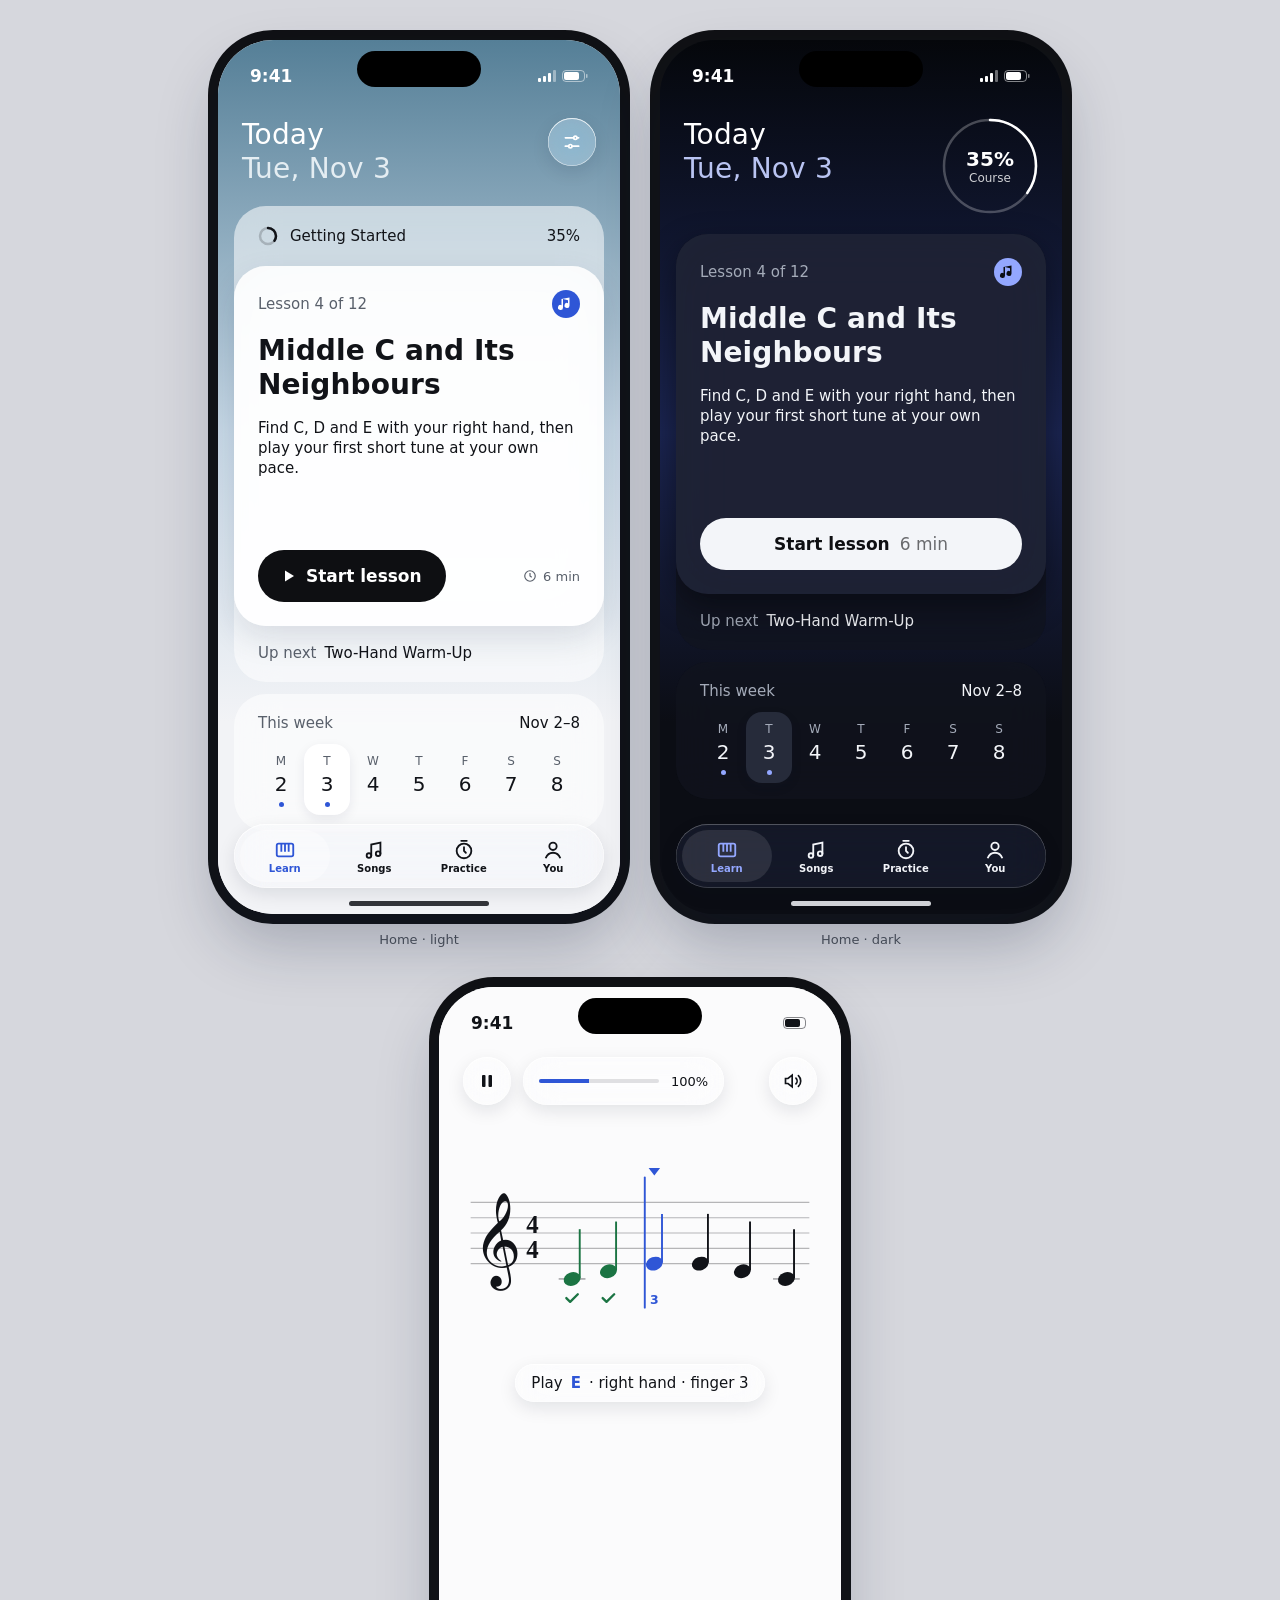
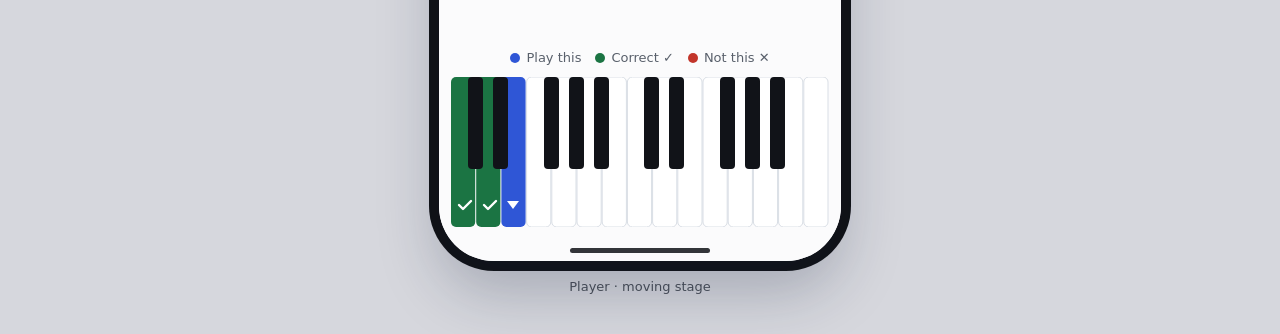
==== replica/design/preview.html @ 0813353f "Add replica design system: Liquid Glass tokens, SwiftUI primitives, preview Light and dark tokens (4" ====
<!doctype html>
<html lang="en">
<head>
<meta charset="utf-8">
<meta name="viewport" content="width=device-width, initial-scale=1">
<title>Design Preview</title>
<link rel="stylesheet" href="tokens.css">
<style>
  /* Preview only: an approximation of the SwiftUI primitives in the browser.
     backdrop-filter stands in for Liquid Glass; the real thing is .glassEffect. */
  * { box-sizing: border-box; margin: 0; }
  body {
    font-family: var(--font-sans);
    background: #d6d7dd;
    padding: 40px 16px;
    -webkit-font-smoothing: antialiased;
  }
  .row { display: flex; gap: 40px; justify-content: center; flex-wrap: wrap; }
  .phone {
    width: 402px; height: 874px; border-radius: 55px; overflow: hidden; position: relative;
    background: var(--color-bg); color: var(--color-text);
    box-shadow: 0 30px 60px rgba(20,30,60,.25), 0 0 0 10px #101114;
  }
  .sky { position: absolute; inset: 0; background: var(--sky); }
  .status { position: relative; display: flex; justify-content: space-between; align-items: center;
    padding: 18px 32px 0; font-weight: 600; font-size: 17px; color: var(--color-on-sky); height: 54px; }
  .island { position: absolute; left: 50%; top: 11px; width: 124px; height: 36px; margin-left: -62px;
    background: #000; border-radius: 20px; }
  .status .icons { display: flex; gap: 6px; align-items: center; }
  .content { position: relative; padding: 0 16px; }

  .header { display: flex; justify-content: space-between; align-items: flex-start; padding: 24px 8px 20px; }
  .header h1 { font-size: 28px; line-height: 34px; font-weight: 400; color: var(--color-on-sky); letter-spacing: .2px; }
  .header h1 span { display: block; color: var(--color-on-sky-muted); }

  .glass {
    background: var(--glass-fill);
    -webkit-backdrop-filter: blur(18px) saturate(180%); backdrop-filter: blur(18px) saturate(180%);
    box-shadow: inset 0 1px 0 var(--glass-edge), inset 0 -1px 0 rgba(255,255,255,.08),
                inset 0 0 0 .5px var(--glass-edge), 0 6px 18px rgba(10,20,40,.10);
  }
  .glass-btn { width: 48px; height: 48px; border-radius: 50%; display: grid; place-items: center; color: var(--color-on-sky); }

  .ring { width: 96px; height: 96px; position: relative; color: var(--color-on-sky); }
  .ring svg { position: absolute; inset: 0; transform: rotate(-90deg); }
  .ring .lbl { position: absolute; inset: 0; display: grid; place-content: center; text-align: center; }
  .ring b { font-family: var(--font-rounded); font-size: 20px; font-weight: 600; }
  .ring small { font-size: 12px; opacity: .8; }

  .deck { border-radius: var(--radius-card); background: var(--sunken-fill);
    -webkit-backdrop-filter: blur(20px); backdrop-filter: blur(20px); }
  .deck .strip { display: flex; align-items: center; gap: 12px; padding: 20px 24px; font-size: 15px; font-weight: 500; }
  .deck .strip .pct { margin-left: auto; font-variant-numeric: tabular-nums; }
  .card { border-radius: var(--radius-card); background: var(--card-fill); box-shadow: var(--shadow-card);
    -webkit-backdrop-filter: blur(30px); backdrop-filter: blur(30px);
    padding: 24px; min-height: 360px; display: flex; flex-direction: column; gap: 16px; }
  .eyebrow { font-size: 15px; color: var(--color-text-muted); display: flex; justify-content: space-between; align-items: center; }
  .card h2 { font-size: 28px; line-height: 34px; font-weight: 600; letter-spacing: .1px; }
  .card p { font-size: 15px; line-height: 20px; }
  .card .foot { margin-top: auto; display: flex; align-items: center; justify-content: space-between; gap: 12px; }
  .primary { background: var(--color-accent); color: var(--color-on-accent); border: 0; border-radius: 999px;
    height: 52px; padding: 0 24px; font: 600 17px var(--font-sans); display: inline-flex; align-items: center; gap: 10px; }
  .primary.full { width: 100%; justify-content: center; }
  .muted { color: var(--color-text-muted); font-size: 13px; display: inline-flex; gap: 6px; align-items: center; }
  .upnext { padding: 18px 24px 20px; font-size: 15px; }
  .upnext span { color: var(--color-text-muted); margin-right: 8px; }
  .upnext b { font-weight: 500; }

  .week { margin-top: 12px; border-radius: var(--radius-card); background: var(--sunken-fill);
    -webkit-backdrop-filter: blur(20px); backdrop-filter: blur(20px); padding: 20px 24px 16px; }
  .week .top { display: flex; justify-content: space-between; font-size: 15px; margin-bottom: 12px; }
  .week .top span:first-child { color: var(--color-text-muted); }
  .days { display: grid; grid-template-columns: repeat(7, 1fr); }
  .day { text-align: center; padding: 10px 0 8px; border-radius: var(--radius-chip); }
  .day small { display: block; font-size: 12px; font-weight: 500; color: var(--color-text-muted); }
  .day b { display: block; font-size: 20px; font-weight: 400; margin: 4px 0 6px; }
  .day i { display: block; width: 5px; height: 5px; border-radius: 50%; margin: 0 auto; }
  .day.done i { background: var(--color-tint); }
  .day.today { background: var(--color-surface-raised); box-shadow: 0 4px 12px rgba(20,30,60,.08); }

  .tabbar { position: absolute; left: 16px; right: 16px; bottom: 26px; height: 64px; border-radius: 999px;
    display: grid; grid-template-columns: repeat(4,1fr); align-items: center; padding: 0 6px; }
  .tab { display: flex; flex-direction: column; align-items: center; gap: 2px; font-size: 10px; font-weight: 600;
    color: var(--color-text); height: 52px; justify-content: center; border-radius: 999px; }
  .tab.on { color: var(--color-tint); background: rgba(255,255,255,.35); }
  [data-theme="dark"] .tab.on { background: rgba(255,255,255,.10); }
  .homebar { position: absolute; bottom: 8px; left: 50%; width: 140px; height: 5px; margin-left: -70px;
    border-radius: 3px; background: var(--color-text); opacity: .85; }

  /* player */
  .paper { position: absolute; inset: 0; background: var(--color-paper); }
  .player .status { color: var(--color-text); }
  .hud { display: flex; gap: 12px; align-items: center; padding: 16px 8px 0; }
  .hud .cap { height: 48px; border-radius: 999px; display: flex; align-items: center; gap: 12px; padding: 0 16px;
    font-size: 13px; font-variant-numeric: tabular-nums; color: var(--color-text); }
  .hud .glass-btn { color: var(--color-text); }
  .bar { width: 120px; height: 4px; border-radius: 2px; background: rgba(17,19,24,.12); overflow: hidden; }
  .bar i { display: block; height: 100%; width: 42%; background: var(--color-tint); }
  .hud .x { margin-left: auto; }
  .stage { padding: 40px 8px 0; }
  .hint { margin: 24px auto 0; width: max-content; border-radius: 999px; padding: 10px 16px; font-size: 15px;
    display: flex; gap: 8px; align-items: center; color: var(--color-text); }
  .hint b { color: var(--color-tint); }
  .keys { position: absolute; left: 0; right: 0; bottom: 34px; padding: 0 12px; height: 150px; }
  .keys svg { width: 100%; height: 100%; }
  .legend { position: absolute; left: 24px; right: 24px; bottom: 196px; display: flex; gap: 14px; font-size: 13px; color: var(--color-text-muted); justify-content: center; }
  .legend span { display: inline-flex; gap: 6px; align-items: center; }
  .legend i { width: 10px; height: 10px; border-radius: 50%; display: inline-block; }

  .caption { text-align: center; margin-top: 18px; font: 500 13px var(--font-sans); color: #4b505a; }
</style>
</head>
<body>
<div class="row">

  <!-- 1. Home, light -->
  <div>
  <div class="phone" data-theme="light">
    <div class="sky"></div>
    <div class="status"><span>9:41</span><div class="island"></div>
      <span class="icons"><svg width="18" height="12" viewBox="0 0 18 12" fill="currentColor"><rect x="0" y="8" width="3" height="4" rx="1"/><rect x="5" y="6" width="3" height="6" rx="1"/><rect x="10" y="3" width="3" height="9" rx="1"/><rect x="15" y="0" width="3" height="12" rx="1" opacity=".4"/></svg>
      <svg width="26" height="12" viewBox="0 0 26 12"><rect x=".5" y=".5" width="22" height="11" rx="3.5" fill="none" stroke="currentColor" opacity=".5"/><rect x="2" y="2" width="15" height="8" rx="2" fill="currentColor"/><rect x="24" y="4" width="1.5" height="4" rx=".75" fill="currentColor" opacity=".5"/></svg></span>
    </div>
    <div class="content">
      <div class="header">
        <h1>Today<span>Tue, Nov 3</span></h1>
        <div class="glass glass-btn" aria-label="Settings">
          <svg width="20" height="20" viewBox="0 0 24 24" fill="none" stroke="currentColor" stroke-width="2" stroke-linecap="round"><path d="M4 7h10M18 7h2M4 17h4M12 17h8"/><circle cx="16" cy="7" r="2"/><circle cx="10" cy="17" r="2"/></svg>
        </div>
      </div>
      <div class="deck">
        <div class="strip">
          <svg width="20" height="20" viewBox="0 0 20 20" style="transform:rotate(-90deg)"><circle cx="10" cy="10" r="8" fill="none" stroke="currentColor" stroke-opacity=".2" stroke-width="2.5"/><circle cx="10" cy="10" r="8" fill="none" stroke="currentColor" stroke-width="2.5" stroke-linecap="round" stroke-dasharray="50.3" stroke-dashoffset="32.7"/></svg>
          Getting Started <span class="pct">35%</span>
        </div>
        <div class="card">
          <div class="eyebrow">Lesson 4 of 12
            <svg width="28" height="28" viewBox="0 0 28 28"><circle cx="14" cy="14" r="14" fill="var(--color-tint)"/><path d="M11 9v8.5a2.5 2.5 0 1 1-1.5-2.3V9l8-1.5v8a2.5 2.5 0 1 1-1.5-2.3V10.3z" fill="#fff"/></svg>
          </div>
          <h2>Middle C and Its Neighbours</h2>
          <p>Find C, D and E with your right hand, then play your first short tune at your own pace.</p>
          <div class="foot">
            <button class="primary"><svg width="14" height="14" viewBox="0 0 14 14" fill="currentColor"><path d="M3 1.5v11l9-5.5z"/></svg>Start lesson</button>
            <span class="muted"><svg width="14" height="14" viewBox="0 0 24 24" fill="none" stroke="currentColor" stroke-width="2"><circle cx="12" cy="12" r="9"/><path d="M12 7v5l3 2"/></svg>6 min</span>
          </div>
        </div>
        <div class="upnext"><span>Up next</span><b>Two-Hand Warm-Up</b></div>
      </div>
      <div class="week">
        <div class="top"><span>This week</span><span>Nov 2–8</span></div>
        <div class="days">
          <div class="day done"><small>M</small><b>2</b><i></i></div>
          <div class="day today done"><small>T</small><b>3</b><i></i></div>
          <div class="day"><small>W</small><b>4</b><i></i></div>
          <div class="day"><small>T</small><b>5</b><i></i></div>
          <div class="day"><small>F</small><b>6</b><i></i></div>
          <div class="day"><small>S</small><b>7</b><i></i></div>
          <div class="day"><small>S</small><b>8</b><i></i></div>
        </div>
      </div>
    </div>
    <nav class="tabbar glass">
      <div class="tab on"><svg width="22" height="22" viewBox="0 0 24 24" fill="none" stroke="currentColor" stroke-width="2" stroke-linejoin="round"><rect x="3" y="5" width="18" height="14" rx="2"/><path d="M8 5v9M12 5v9M16 5v9"/></svg>Learn</div>
      <div class="tab"><svg width="22" height="22" viewBox="0 0 24 24" fill="none" stroke="currentColor" stroke-width="2" stroke-linecap="round"><path d="M9 18V6l10-2v12"/><circle cx="6.5" cy="18" r="2.5"/><circle cx="16.5" cy="16" r="2.5"/></svg>Songs</div>
      <div class="tab"><svg width="22" height="22" viewBox="0 0 24 24" fill="none" stroke="currentColor" stroke-width="2" stroke-linecap="round"><circle cx="12" cy="13" r="8"/><path d="M12 9v4l2 2M9 2h6"/></svg>Practice</div>
      <div class="tab"><svg width="22" height="22" viewBox="0 0 24 24" fill="none" stroke="currentColor" stroke-width="2"><circle cx="12" cy="8" r="4"/><path d="M4 21c1.5-4 4.5-6 8-6s6.5 2 8 6"/></svg>You</div>
    </nav>
    <div class="homebar"></div>
  </div>
  <p class="caption">Home · light</p>
  </div>

  <!-- 2. Home, dark -->
  <div>
  <div class="phone" data-theme="dark">
    <div class="sky"></div>
    <div class="status"><span>9:41</span><div class="island"></div>
      <span class="icons"><svg width="18" height="12" viewBox="0 0 18 12" fill="currentColor"><rect x="0" y="8" width="3" height="4" rx="1"/><rect x="5" y="6" width="3" height="6" rx="1"/><rect x="10" y="3" width="3" height="9" rx="1"/><rect x="15" y="0" width="3" height="12" rx="1" opacity=".4"/></svg>
      <svg width="26" height="12" viewBox="0 0 26 12"><rect x=".5" y=".5" width="22" height="11" rx="3.5" fill="none" stroke="currentColor" opacity=".5"/><rect x="2" y="2" width="15" height="8" rx="2" fill="currentColor"/><rect x="24" y="4" width="1.5" height="4" rx=".75" fill="currentColor" opacity=".5"/></svg></span>
    </div>
    <div class="content">
      <div class="header">
        <h1>Today<span>Tue, Nov 3</span></h1>
        <div class="ring">
          <svg viewBox="0 0 96 96"><circle cx="48" cy="48" r="46" fill="none" stroke="currentColor" stroke-opacity=".25" stroke-width="2.5"/><circle cx="48" cy="48" r="46" fill="none" stroke="currentColor" stroke-width="2.5" stroke-linecap="round" stroke-dasharray="289" stroke-dashoffset="188"/></svg>
          <div class="lbl"><b>35%</b><small>Course</small></div>
        </div>
      </div>
      <div class="deck">
        <div class="card">
          <div class="eyebrow">Lesson 4 of 12
            <svg width="28" height="28" viewBox="0 0 28 28"><circle cx="14" cy="14" r="14" fill="var(--color-tint)"/><path d="M11 9v8.5a2.5 2.5 0 1 1-1.5-2.3V9l8-1.5v8a2.5 2.5 0 1 1-1.5-2.3V10.3z" fill="#0b0d14"/></svg>
          </div>
          <h2>Middle C and Its Neighbours</h2>
          <p>Find C, D and E with your right hand, then play your first short tune at your own pace.</p>
          <div class="foot">
            <button class="primary full">Start lesson <span style="opacity:.6;font-weight:500">6 min</span></button>
          </div>
        </div>
        <div class="upnext"><span>Up next</span><b>Two-Hand Warm-Up</b></div>
      </div>
      <div class="week">
        <div class="top"><span>This week</span><span>Nov 2–8</span></div>
        <div class="days">
          <div class="day done"><small>M</small><b>2</b><i></i></div>
          <div class="day today done"><small>T</small><b>3</b><i></i></div>
          <div class="day"><small>W</small><b>4</b><i></i></div>
          <div class="day"><small>T</small><b>5</b><i></i></div>
          <div class="day"><small>F</small><b>6</b><i></i></div>
          <div class="day"><small>S</small><b>7</b><i></i></div>
          <div class="day"><small>S</small><b>8</b><i></i></div>
        </div>
      </div>
    </div>
    <nav class="tabbar glass">
      <div class="tab on"><svg width="22" height="22" viewBox="0 0 24 24" fill="none" stroke="currentColor" stroke-width="2" stroke-linejoin="round"><rect x="3" y="5" width="18" height="14" rx="2"/><path d="M8 5v9M12 5v9M16 5v9"/></svg>Learn</div>
      <div class="tab"><svg width="22" height="22" viewBox="0 0 24 24" fill="none" stroke="currentColor" stroke-width="2" stroke-linecap="round"><path d="M9 18V6l10-2v12"/><circle cx="6.5" cy="18" r="2.5"/><circle cx="16.5" cy="16" r="2.5"/></svg>Songs</div>
      <div class="tab"><svg width="22" height="22" viewBox="0 0 24 24" fill="none" stroke="currentColor" stroke-width="2" stroke-linecap="round"><circle cx="12" cy="13" r="8"/><path d="M12 9v4l2 2M9 2h6"/></svg>Practice</div>
      <div class="tab"><svg width="22" height="22" viewBox="0 0 24 24" fill="none" stroke="currentColor" stroke-width="2"><circle cx="12" cy="8" r="4"/><path d="M4 21c1.5-4 4.5-6 8-6s6.5 2 8 6"/></svg>You</div>
    </nav>
    <div class="homebar"></div>
  </div>
  <p class="caption">Home · dark</p>
  </div>

  <!-- 3. Player, light -->
  <div>
  <div class="phone player" data-theme="light">
    <div class="paper"></div>
    <div class="status"><span>9:41</span><div class="island"></div>
      <span class="icons"><svg width="26" height="12" viewBox="0 0 26 12"><rect x=".5" y=".5" width="22" height="11" rx="3.5" fill="none" stroke="currentColor" opacity=".5"/><rect x="2" y="2" width="15" height="8" rx="2" fill="currentColor"/></svg></span>
    </div>
    <div class="content">
      <div class="hud">
        <div class="glass glass-btn" aria-label="Pause"><svg width="16" height="16" viewBox="0 0 16 16" fill="currentColor"><rect x="3" y="2" width="3.5" height="12" rx="1"/><rect x="9.5" y="2" width="3.5" height="12" rx="1"/></svg></div>
        <div class="glass cap"><div class="bar"><i></i></div>100%</div>
        <div class="glass glass-btn x" aria-label="Listen"><svg width="20" height="20" viewBox="0 0 24 24" fill="none" stroke="currentColor" stroke-width="2" stroke-linecap="round"><path d="M11 5 6 9H3v6h3l5 4zM15.5 8.5a5 5 0 0 1 0 7M18.5 5.5a9 9 0 0 1 0 13"/></svg></div>
      </div>
      <div class="stage">
        <svg viewBox="0 0 370 200" width="100%">
          <!-- staff -->
          <g stroke="var(--color-ink)" stroke-opacity=".3" stroke-width="1.2">
            <line x1="8" y1="60" x2="362" y2="60"/><line x1="8" y1="76" x2="362" y2="76"/><line x1="8" y1="92" x2="362" y2="92"/><line x1="8" y1="108" x2="362" y2="108"/><line x1="8" y1="124" x2="362" y2="124"/>
          </g>
          <text x="10" y="128" font-size="86" fill="var(--color-ink)" font-family="serif">𝄞</text>
          <text x="66" y="92" font-size="26" font-weight="700" fill="var(--color-ink)" font-family="serif">4</text>
          <text x="66" y="118" font-size="26" font-weight="700" fill="var(--color-ink)" font-family="serif">4</text>
          <!-- cursor -->
          <line x1="190" y1="34" x2="190" y2="170" stroke="var(--color-tint)" stroke-width="2" stroke-linecap="round"/>
          <!-- C (correct) with ledger line -->
          <line x1="100" y1="140" x2="128" y2="140" stroke="var(--color-ink)" stroke-opacity=".5" stroke-width="1.2"/>
          <ellipse cx="114" cy="140" rx="9" ry="7" transform="rotate(-20 114 140)" fill="var(--color-success)"/>
          <line x1="122" y1="139" x2="122" y2="88" stroke="var(--color-success)" stroke-width="2"/>
          <path d="M108 160l4 4 8-8" stroke="var(--color-success)" stroke-width="2.4" fill="none" stroke-linecap="round" stroke-linejoin="round"/>
          <!-- D (correct) -->
          <ellipse cx="152" cy="132" rx="9" ry="7" transform="rotate(-20 152 132)" fill="var(--color-success)"/>
          <line x1="160" y1="131" x2="160" y2="80" stroke="var(--color-success)" stroke-width="2"/>
          <path d="M146 160l4 4 8-8" stroke="var(--color-success)" stroke-width="2.4" fill="none" stroke-linecap="round" stroke-linejoin="round"/>
          <!-- E (target) -->
          <ellipse cx="200" cy="124" rx="9" ry="7" transform="rotate(-20 200 124)" fill="var(--color-tint)"/>
          <line x1="208" y1="123" x2="208" y2="72" stroke="var(--color-tint)" stroke-width="2"/>
          <path d="M194 24h12l-6 8z" fill="var(--color-tint)"/>
          <text x="200" y="166" font-size="13" font-weight="600" text-anchor="middle" fill="var(--color-tint)" font-family="-apple-system, system-ui">3</text>
          <!-- E, D upcoming -->
          <ellipse cx="248" cy="124" rx="9" ry="7" transform="rotate(-20 248 124)" fill="var(--color-ink)"/>
          <line x1="256" y1="123" x2="256" y2="72" stroke="var(--color-ink)" stroke-width="2"/>
          <ellipse cx="292" cy="132" rx="9" ry="7" transform="rotate(-20 292 132)" fill="var(--color-ink)"/>
          <line x1="300" y1="131" x2="300" y2="80" stroke="var(--color-ink)" stroke-width="2"/>
          <line x1="324" y1="140" x2="352" y2="140" stroke="var(--color-ink)" stroke-opacity=".5" stroke-width="1.2"/>
          <ellipse cx="338" cy="140" rx="9" ry="7" transform="rotate(-20 338 140)" fill="var(--color-ink)"/>
          <line x1="346" y1="139" x2="346" y2="88" stroke="var(--color-ink)" stroke-width="2"/>
        </svg>
        <div class="glass hint">Play <b>E</b> · right hand · finger 3</div>
      </div>
    </div>
    <div class="legend">
      <span><i style="background:var(--color-tint)"></i>Play this</span>
      <span><i style="background:var(--color-success)"></i>Correct ✓</span>
      <span><i style="background:var(--color-danger)"></i>Not this ✕</span>
    </div>
    <div class="keys">
      <svg viewBox="0 0 378 150" preserveAspectRatio="none">
        <!-- 15 white keys C4..C6 -->
        <g>
          <rect x="0" y="0" width="24.2" height="150" rx="5" fill="var(--color-success)"/>
          <rect x="25.2" y="0" width="24.2" height="150" rx="5" fill="var(--color-success)"/>
          <rect x="50.4" y="0" width="24.2" height="150" rx="5" fill="var(--color-tint)"/>
          <rect x="75.6" y="0" width="24.2" height="150" rx="5" fill="#fff" stroke="#d9dee5"/>
          <rect x="100.8" y="0" width="24.2" height="150" rx="5" fill="#fff" stroke="#d9dee5"/>
          <rect x="126" y="0" width="24.2" height="150" rx="5" fill="#fff" stroke="#d9dee5"/>
          <rect x="151.2" y="0" width="24.2" height="150" rx="5" fill="#fff" stroke="#d9dee5"/>
          <rect x="176.4" y="0" width="24.2" height="150" rx="5" fill="#fff" stroke="#d9dee5"/>
          <rect x="201.6" y="0" width="24.2" height="150" rx="5" fill="#fff" stroke="#d9dee5"/>
          <rect x="226.8" y="0" width="24.2" height="150" rx="5" fill="#fff" stroke="#d9dee5"/>
          <rect x="252" y="0" width="24.2" height="150" rx="5" fill="#fff" stroke="#d9dee5"/>
          <rect x="277.2" y="0" width="24.2" height="150" rx="5" fill="#fff" stroke="#d9dee5"/>
          <rect x="302.4" y="0" width="24.2" height="150" rx="5" fill="#fff" stroke="#d9dee5"/>
          <rect x="327.6" y="0" width="24.2" height="150" rx="5" fill="#fff" stroke="#d9dee5"/>
          <rect x="352.8" y="0" width="24.2" height="150" rx="5" fill="#fff" stroke="#d9dee5"/>
        </g>
        <path d="M8 128l4 4 8-8" stroke="#fff" stroke-width="2.4" fill="none" stroke-linecap="round" stroke-linejoin="round"/>
        <path d="M33 128l4 4 8-8" stroke="#fff" stroke-width="2.4" fill="none" stroke-linecap="round" stroke-linejoin="round"/>
        <path d="M56 124h12l-6 8z" fill="#fff"/>
        <g fill="var(--color-ink)">
          <rect x="17" y="0" width="15" height="92" rx="4"/><rect x="42" y="0" width="15" height="92" rx="4"/>
          <rect x="93" y="0" width="15" height="92" rx="4"/><rect x="118" y="0" width="15" height="92" rx="4"/><rect x="143" y="0" width="15" height="92" rx="4"/>
          <rect x="193" y="0" width="15" height="92" rx="4"/><rect x="218" y="0" width="15" height="92" rx="4"/>
          <rect x="269" y="0" width="15" height="92" rx="4"/><rect x="294" y="0" width="15" height="92" rx="4"/><rect x="319" y="0" width="15" height="92" rx="4"/>
        </g>
      </svg>
    </div>
    <div class="homebar"></div>
  </div>
  <p class="caption">Player · moving stage</p>
  </div>

</div>
</body>
</html>
---- replica/design/tokens.css ----
/* Generated from tokens.json by gen_tokens_css.py. Do not edit by hand.
   Used by the design preview now and by the landing page in /replica-launch.
   Themes: follows the system; data-theme="light" or "dark" on any element forces one. */
:root {
  --color-sky-top: #557f97;
  --color-sky-mid: #c7d8e6;
  --color-bg: #f2f3f6;
  --color-surface: #f4f6f8;
  --color-surface-raised: #ffffff;
  --color-surface-sunken: #e2e7ee;
  --color-border: #d9dee5;
  --color-border-input: #7a828d;
  --color-text: #111318;
  --color-text-muted: #59606b;
  --color-on-sky: #ffffff;
  --color-on-sky-muted: #e4edf2;
  --color-accent: #0e0f12;
  --color-on-accent: #ffffff;
  --color-tint: #2f56d6;
  --color-on-tint: #ffffff;
  --color-success: #1b7443;
  --color-danger: #c2352a;
  --color-warning: #9a5700;
  --color-note-target: #2f56d6;
  --color-note-correct: #1b7443;
  --color-note-wrong: #c2352a;
  --color-note-heard: #59606b;
  --color-paper: #fbfbfc;
  --color-ink: #111318;
  --shadow-card: 0 12px 32px rgba(20, 32, 64, 0.12);
  --card-fill: rgba(255,255,255,.85);
  --sunken-fill: rgba(255,255,255,.55);
  --glass-fill: rgba(255,255,255,.28);
  --glass-edge: rgba(255,255,255,.65);
  --sky: linear-gradient(180deg, var(--color-sky-top) 0%, var(--color-sky-mid) 45%, var(--color-bg) 78%);
  --font-sans: -apple-system, BlinkMacSystemFont, "SF Pro Text", Inter, system-ui, sans-serif;
  --font-rounded: ui-rounded, "SF Pro Rounded", -apple-system, system-ui, sans-serif;
  --space-0: 0px;
  --space-1: 4px;
  --space-2: 8px;
  --space-3: 12px;
  --space-4: 16px;
  --space-5: 20px;
  --space-6: 24px;
  --space-7: 32px;
  --space-8: 40px;
  --space-9: 48px;
  --radius-card: 32px;
  --radius-inner: 20px;
  --radius-chip: 16px;
  --radius-control: 14px;
  --radius-pill: 999px;
  --ease-smooth: cubic-bezier(.32,.72,0,1);
  --dur-tap: 250ms;
  --dur-default: 350ms;
  color-scheme: light dark;
}
@media (prefers-color-scheme: dark) {
  :root:not([data-theme="light"]) {
    --color-sky-top: #05070b;
    --color-sky-mid: #1b2552;
    --color-bg: #0b0d14;
    --color-surface: #1a1d27;
    --color-surface-raised: #262b3a;
    --color-surface-sunken: #12151e;
    --color-border: #2c3242;
    --color-border-input: #717a8c;
    --color-text: #f3f5f9;
    --color-text-muted: #a4abb9;
    --color-on-sky: #ffffff;
    --color-on-sky-muted: #b9c4f2;
    --color-accent: #f3f5f9;
    --color-on-accent: #0e0f12;
    --color-tint: #93a7ff;
    --color-on-tint: #0b0d14;
    --color-success: #4cc38a;
    --color-danger: #ff7a6e;
    --color-warning: #f0b04a;
    --color-note-target: #93a7ff;
    --color-note-correct: #4cc38a;
    --color-note-wrong: #ff7a6e;
    --color-note-heard: #a4abb9;
    --color-paper: #161924;
    --color-ink: #eef1f7;
    --shadow-card: 0 12px 32px rgba(0, 0, 0, 0.45);
    --card-fill: rgba(34,38,58,.80);
    --sunken-fill: rgba(18,21,30,.70);
    --glass-fill: rgba(40,46,70,.35);
    --glass-edge: rgba(255,255,255,.18);
    --sky: linear-gradient(180deg, var(--color-sky-top) 0%, var(--color-sky-mid) 45%, var(--color-bg) 78%);
  }
}
:root[data-theme="dark"],
[data-theme="dark"] {
  --color-sky-top: #05070b;
  --color-sky-mid: #1b2552;
  --color-bg: #0b0d14;
  --color-surface: #1a1d27;
  --color-surface-raised: #262b3a;
  --color-surface-sunken: #12151e;
  --color-border: #2c3242;
  --color-border-input: #717a8c;
  --color-text: #f3f5f9;
  --color-text-muted: #a4abb9;
  --color-on-sky: #ffffff;
  --color-on-sky-muted: #b9c4f2;
  --color-accent: #f3f5f9;
  --color-on-accent: #0e0f12;
  --color-tint: #93a7ff;
  --color-on-tint: #0b0d14;
  --color-success: #4cc38a;
  --color-danger: #ff7a6e;
  --color-warning: #f0b04a;
  --color-note-target: #93a7ff;
  --color-note-correct: #4cc38a;
  --color-note-wrong: #ff7a6e;
  --color-note-heard: #a4abb9;
  --color-paper: #161924;
  --color-ink: #eef1f7;
  --shadow-card: 0 12px 32px rgba(0, 0, 0, 0.45);
  --card-fill: rgba(34,38,58,.80);
  --sunken-fill: rgba(18,21,30,.70);
  --glass-fill: rgba(40,46,70,.35);
  --glass-edge: rgba(255,255,255,.18);
  --sky: linear-gradient(180deg, var(--color-sky-top) 0%, var(--color-sky-mid) 45%, var(--color-bg) 78%);
}
[data-theme="light"] {
  --color-sky-top: #557f97;
  --color-sky-mid: #c7d8e6;
  --color-bg: #f2f3f6;
  --color-surface: #f4f6f8;
  --color-surface-raised: #ffffff;
  --color-surface-sunken: #e2e7ee;
  --color-border: #d9dee5;
  --color-border-input: #7a828d;
  --color-text: #111318;
  --color-text-muted: #59606b;
  --color-on-sky: #ffffff;
  --color-on-sky-muted: #e4edf2;
  --color-accent: #0e0f12;
  --color-on-accent: #ffffff;
  --color-tint: #2f56d6;
  --color-on-tint: #ffffff;
  --color-success: #1b7443;
  --color-danger: #c2352a;
  --color-warning: #9a5700;
  --color-note-target: #2f56d6;
  --color-note-correct: #1b7443;
  --color-note-wrong: #c2352a;
  --color-note-heard: #59606b;
  --color-paper: #fbfbfc;
  --color-ink: #111318;
  --shadow-card: 0 12px 32px rgba(20, 32, 64, 0.12);
  --card-fill: rgba(255,255,255,.85);
  --sunken-fill: rgba(255,255,255,.55);
  --glass-fill: rgba(255,255,255,.28);
  --glass-edge: rgba(255,255,255,.65);
  --sky: linear-gradient(180deg, var(--color-sky-top) 0%, var(--color-sky-mid) 45%, var(--color-bg) 78%);
}
@media (prefers-reduced-motion: reduce) {
  :root { --dur-tap: 0ms; --dur-default: 200ms; }
}
@media (prefers-reduced-transparency: reduce) {
  :root {
    --card-fill: var(--color-surface);
    --sunken-fill: var(--color-surface-sunken);
    --glass-fill: var(--color-surface-raised);
  }
}
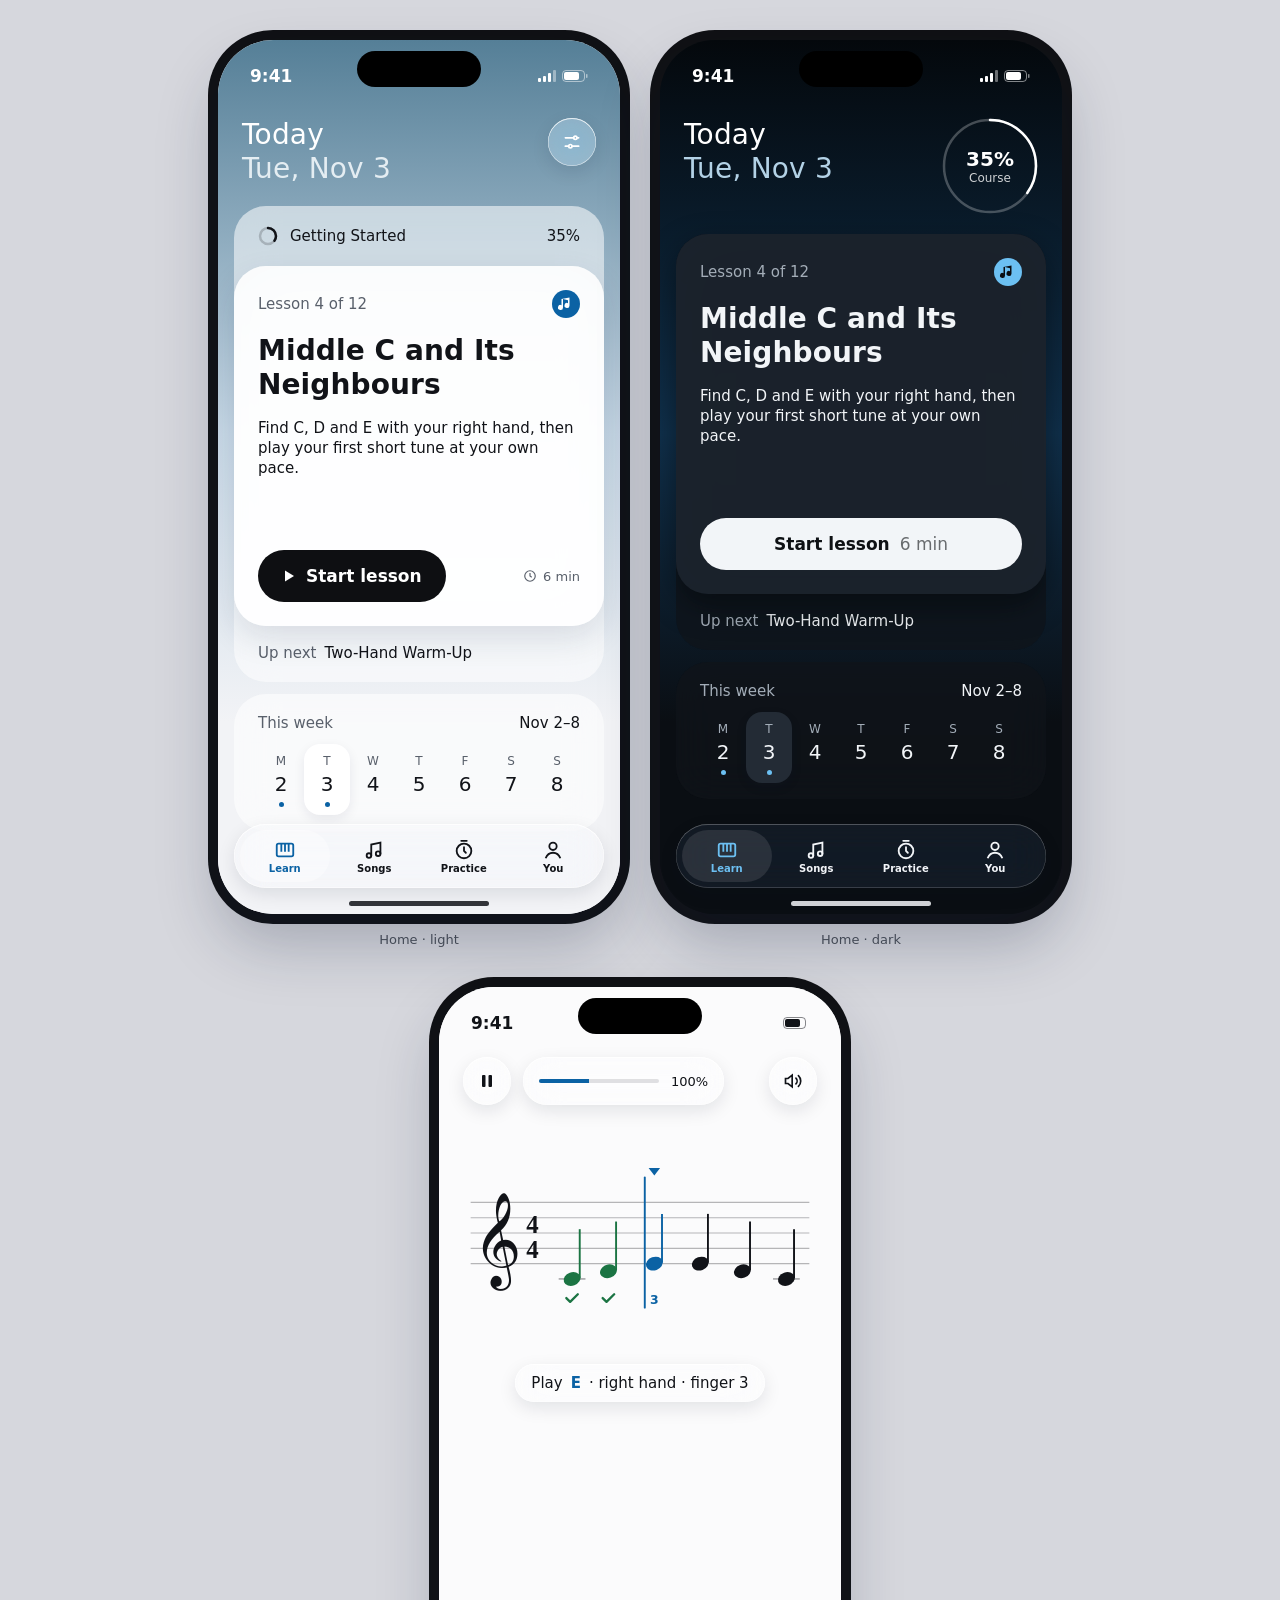
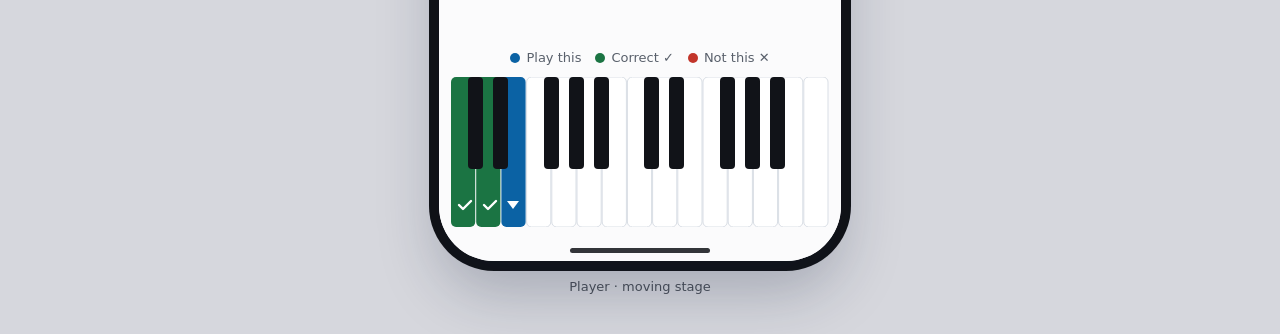
==== commit 338b9e01: "Add replica brand: working name, palette, logo brief and voice Working name Handspan (runner-up Even" ====
--- a/replica/design/preview.html
+++ b/replica/design/preview.html
@@ -3,7 +3,7 @@
 <head>
 <meta charset="utf-8">
 <meta name="viewport" content="width=device-width, initial-scale=1">
-<title>Design Preview</title>
+<title>Handspan Design Preview</title>
 <link rel="stylesheet" href="tokens.css">
 <style>
   /* Preview only: an approximation of the SwiftUI primitives in the browser.
@@ -189,7 +189,7 @@
       <div class="deck">
         <div class="card">
           <div class="eyebrow">Lesson 4 of 12
-            <svg width="28" height="28" viewBox="0 0 28 28"><circle cx="14" cy="14" r="14" fill="var(--color-tint)"/><path d="M11 9v8.5a2.5 2.5 0 1 1-1.5-2.3V9l8-1.5v8a2.5 2.5 0 1 1-1.5-2.3V10.3z" fill="#0b0d14"/></svg>
+            <svg width="28" height="28" viewBox="0 0 28 28"><circle cx="14" cy="14" r="14" fill="var(--color-tint)"/><path d="M11 9v8.5a2.5 2.5 0 1 1-1.5-2.3V9l8-1.5v8a2.5 2.5 0 1 1-1.5-2.3V10.3z" fill="var(--color-on-tint)"/></svg>
           </div>
           <h2>Middle C and Its Neighbours</h2>
           <p>Find C, D and E with your right hand, then play your first short tune at your own pace.</p>
--- a/replica/design/tokens.css
+++ b/replica/design/tokens.css
@@ -16,12 +16,12 @@
   --color-on-sky-muted: #e4edf2;
   --color-accent: #0e0f12;
   --color-on-accent: #ffffff;
-  --color-tint: #2f56d6;
+  --color-tint: #0b62a4;
   --color-on-tint: #ffffff;
   --color-success: #1b7443;
   --color-danger: #c2352a;
   --color-warning: #9a5700;
-  --color-note-target: #2f56d6;
+  --color-note-target: #0b62a4;
   --color-note-correct: #1b7443;
   --color-note-wrong: #c2352a;
   --color-note-heard: #59606b;
@@ -57,70 +57,70 @@
 }
 @media (prefers-color-scheme: dark) {
   :root:not([data-theme="light"]) {
-    --color-sky-top: #05070b;
-    --color-sky-mid: #1b2552;
-    --color-bg: #0b0d14;
-    --color-surface: #1a1d27;
-    --color-surface-raised: #262b3a;
-    --color-surface-sunken: #12151e;
-    --color-border: #2c3242;
-    --color-border-input: #717a8c;
-    --color-text: #f3f5f9;
-    --color-text-muted: #a4abb9;
+    --color-sky-top: #04080c;
+    --color-sky-mid: #10314d;
+    --color-bg: #0a0e13;
+    --color-surface: #171d24;
+    --color-surface-raised: #232b35;
+    --color-surface-sunken: #10151b;
+    --color-border: #2a333e;
+    --color-border-input: #6f7b88;
+    --color-text: #f2f5f8;
+    --color-text-muted: #a3adb8;
     --color-on-sky: #ffffff;
-    --color-on-sky-muted: #b9c4f2;
-    --color-accent: #f3f5f9;
-    --color-on-accent: #0e0f12;
-    --color-tint: #93a7ff;
-    --color-on-tint: #0b0d14;
+    --color-on-sky-muted: #b3d2e6;
+    --color-accent: #f2f5f8;
+    --color-on-accent: #0e1114;
+    --color-tint: #6cc0f2;
+    --color-on-tint: #0a0e13;
     --color-success: #4cc38a;
     --color-danger: #ff7a6e;
     --color-warning: #f0b04a;
-    --color-note-target: #93a7ff;
+    --color-note-target: #6cc0f2;
     --color-note-correct: #4cc38a;
     --color-note-wrong: #ff7a6e;
-    --color-note-heard: #a4abb9;
-    --color-paper: #161924;
-    --color-ink: #eef1f7;
+    --color-note-heard: #a3adb8;
+    --color-paper: #141a21;
+    --color-ink: #eef2f6;
     --shadow-card: 0 12px 32px rgba(0, 0, 0, 0.45);
-    --card-fill: rgba(34,38,58,.80);
-    --sunken-fill: rgba(18,21,30,.70);
-    --glass-fill: rgba(40,46,70,.35);
+    --card-fill: rgba(30,38,48,.80);
+    --sunken-fill: rgba(16,21,27,.70);
+    --glass-fill: rgba(38,50,64,.35);
     --glass-edge: rgba(255,255,255,.18);
     --sky: linear-gradient(180deg, var(--color-sky-top) 0%, var(--color-sky-mid) 45%, var(--color-bg) 78%);
   }
 }
 :root[data-theme="dark"],
 [data-theme="dark"] {
-  --color-sky-top: #05070b;
-  --color-sky-mid: #1b2552;
-  --color-bg: #0b0d14;
-  --color-surface: #1a1d27;
-  --color-surface-raised: #262b3a;
-  --color-surface-sunken: #12151e;
-  --color-border: #2c3242;
-  --color-border-input: #717a8c;
-  --color-text: #f3f5f9;
-  --color-text-muted: #a4abb9;
+  --color-sky-top: #04080c;
+  --color-sky-mid: #10314d;
+  --color-bg: #0a0e13;
+  --color-surface: #171d24;
+  --color-surface-raised: #232b35;
+  --color-surface-sunken: #10151b;
+  --color-border: #2a333e;
+  --color-border-input: #6f7b88;
+  --color-text: #f2f5f8;
+  --color-text-muted: #a3adb8;
   --color-on-sky: #ffffff;
-  --color-on-sky-muted: #b9c4f2;
-  --color-accent: #f3f5f9;
-  --color-on-accent: #0e0f12;
-  --color-tint: #93a7ff;
-  --color-on-tint: #0b0d14;
+  --color-on-sky-muted: #b3d2e6;
+  --color-accent: #f2f5f8;
+  --color-on-accent: #0e1114;
+  --color-tint: #6cc0f2;
+  --color-on-tint: #0a0e13;
   --color-success: #4cc38a;
   --color-danger: #ff7a6e;
   --color-warning: #f0b04a;
-  --color-note-target: #93a7ff;
+  --color-note-target: #6cc0f2;
   --color-note-correct: #4cc38a;
   --color-note-wrong: #ff7a6e;
-  --color-note-heard: #a4abb9;
-  --color-paper: #161924;
-  --color-ink: #eef1f7;
+  --color-note-heard: #a3adb8;
+  --color-paper: #141a21;
+  --color-ink: #eef2f6;
   --shadow-card: 0 12px 32px rgba(0, 0, 0, 0.45);
-  --card-fill: rgba(34,38,58,.80);
-  --sunken-fill: rgba(18,21,30,.70);
-  --glass-fill: rgba(40,46,70,.35);
+  --card-fill: rgba(30,38,48,.80);
+  --sunken-fill: rgba(16,21,27,.70);
+  --glass-fill: rgba(38,50,64,.35);
   --glass-edge: rgba(255,255,255,.18);
   --sky: linear-gradient(180deg, var(--color-sky-top) 0%, var(--color-sky-mid) 45%, var(--color-bg) 78%);
 }
@@ -139,12 +139,12 @@
   --color-on-sky-muted: #e4edf2;
   --color-accent: #0e0f12;
   --color-on-accent: #ffffff;
-  --color-tint: #2f56d6;
+  --color-tint: #0b62a4;
   --color-on-tint: #ffffff;
   --color-success: #1b7443;
   --color-danger: #c2352a;
   --color-warning: #9a5700;
-  --color-note-target: #2f56d6;
+  --color-note-target: #0b62a4;
   --color-note-correct: #1b7443;
   --color-note-wrong: #c2352a;
   --color-note-heard: #59606b;
